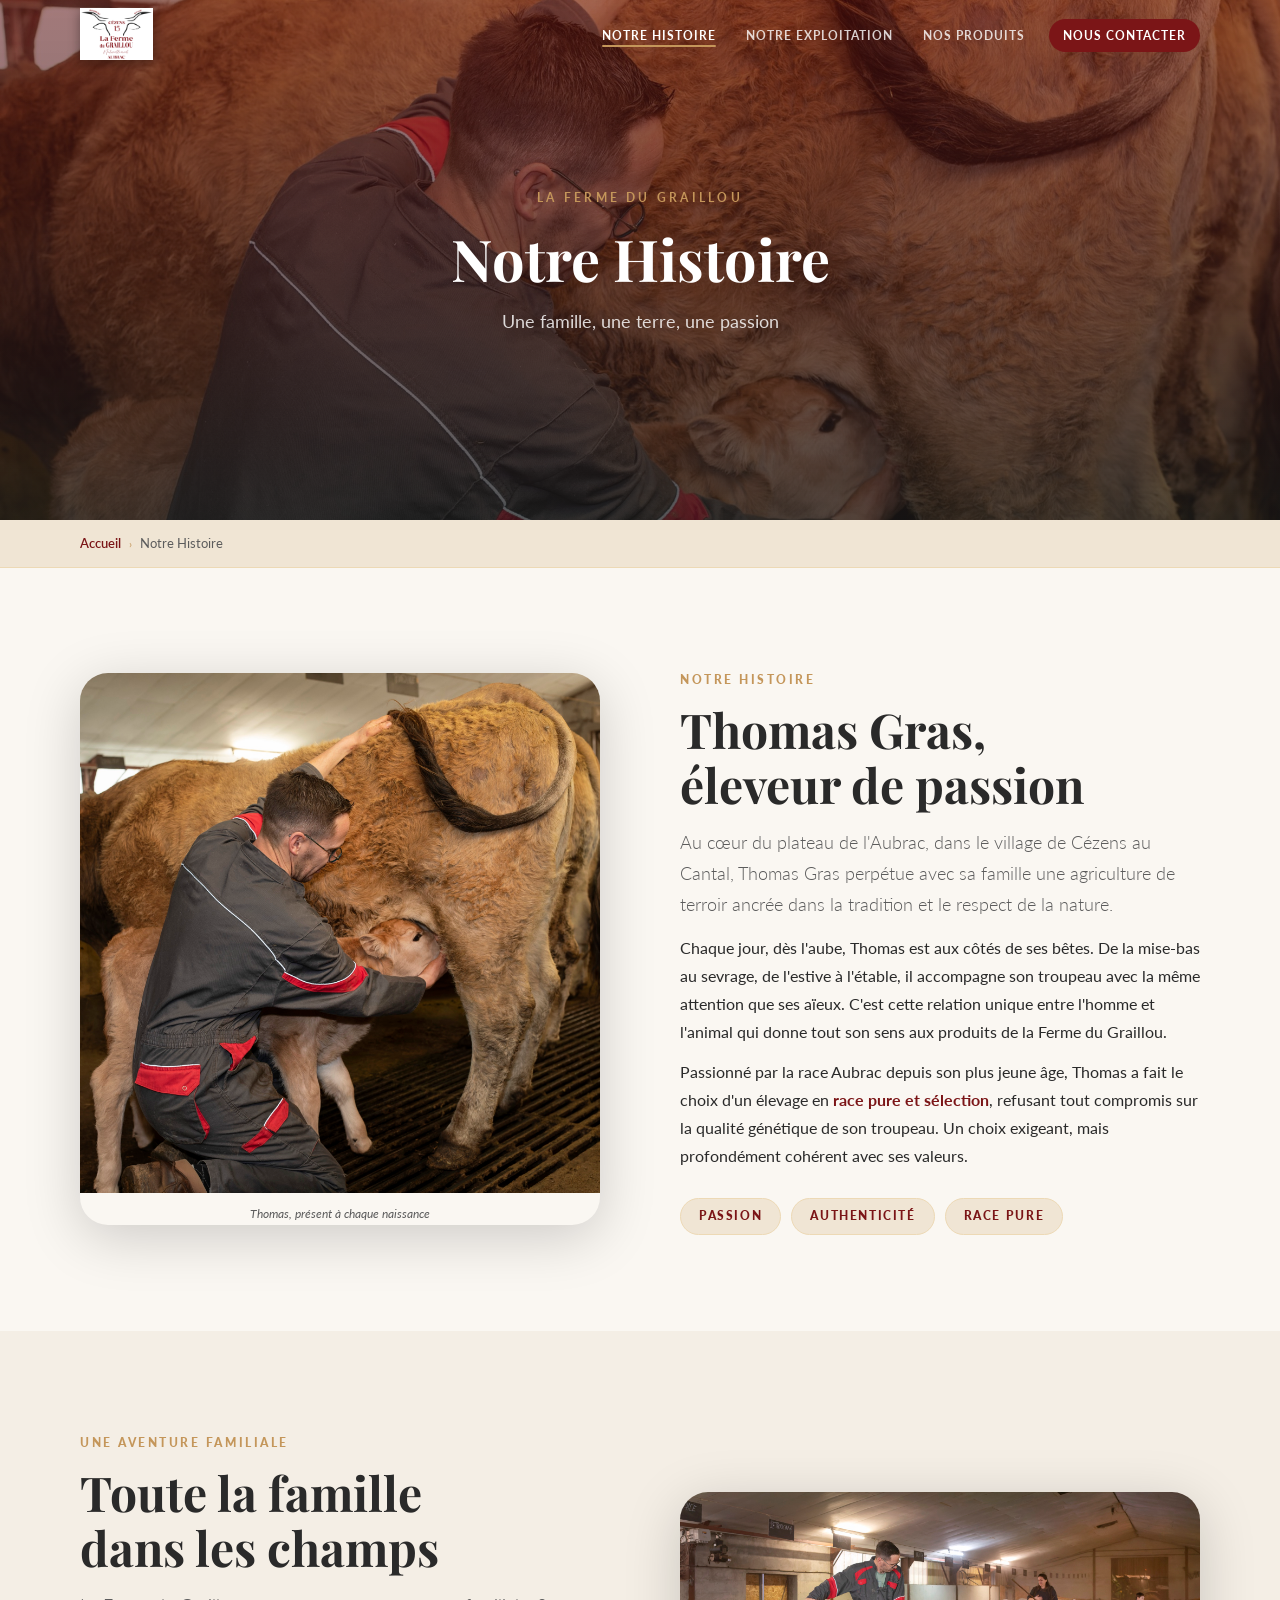
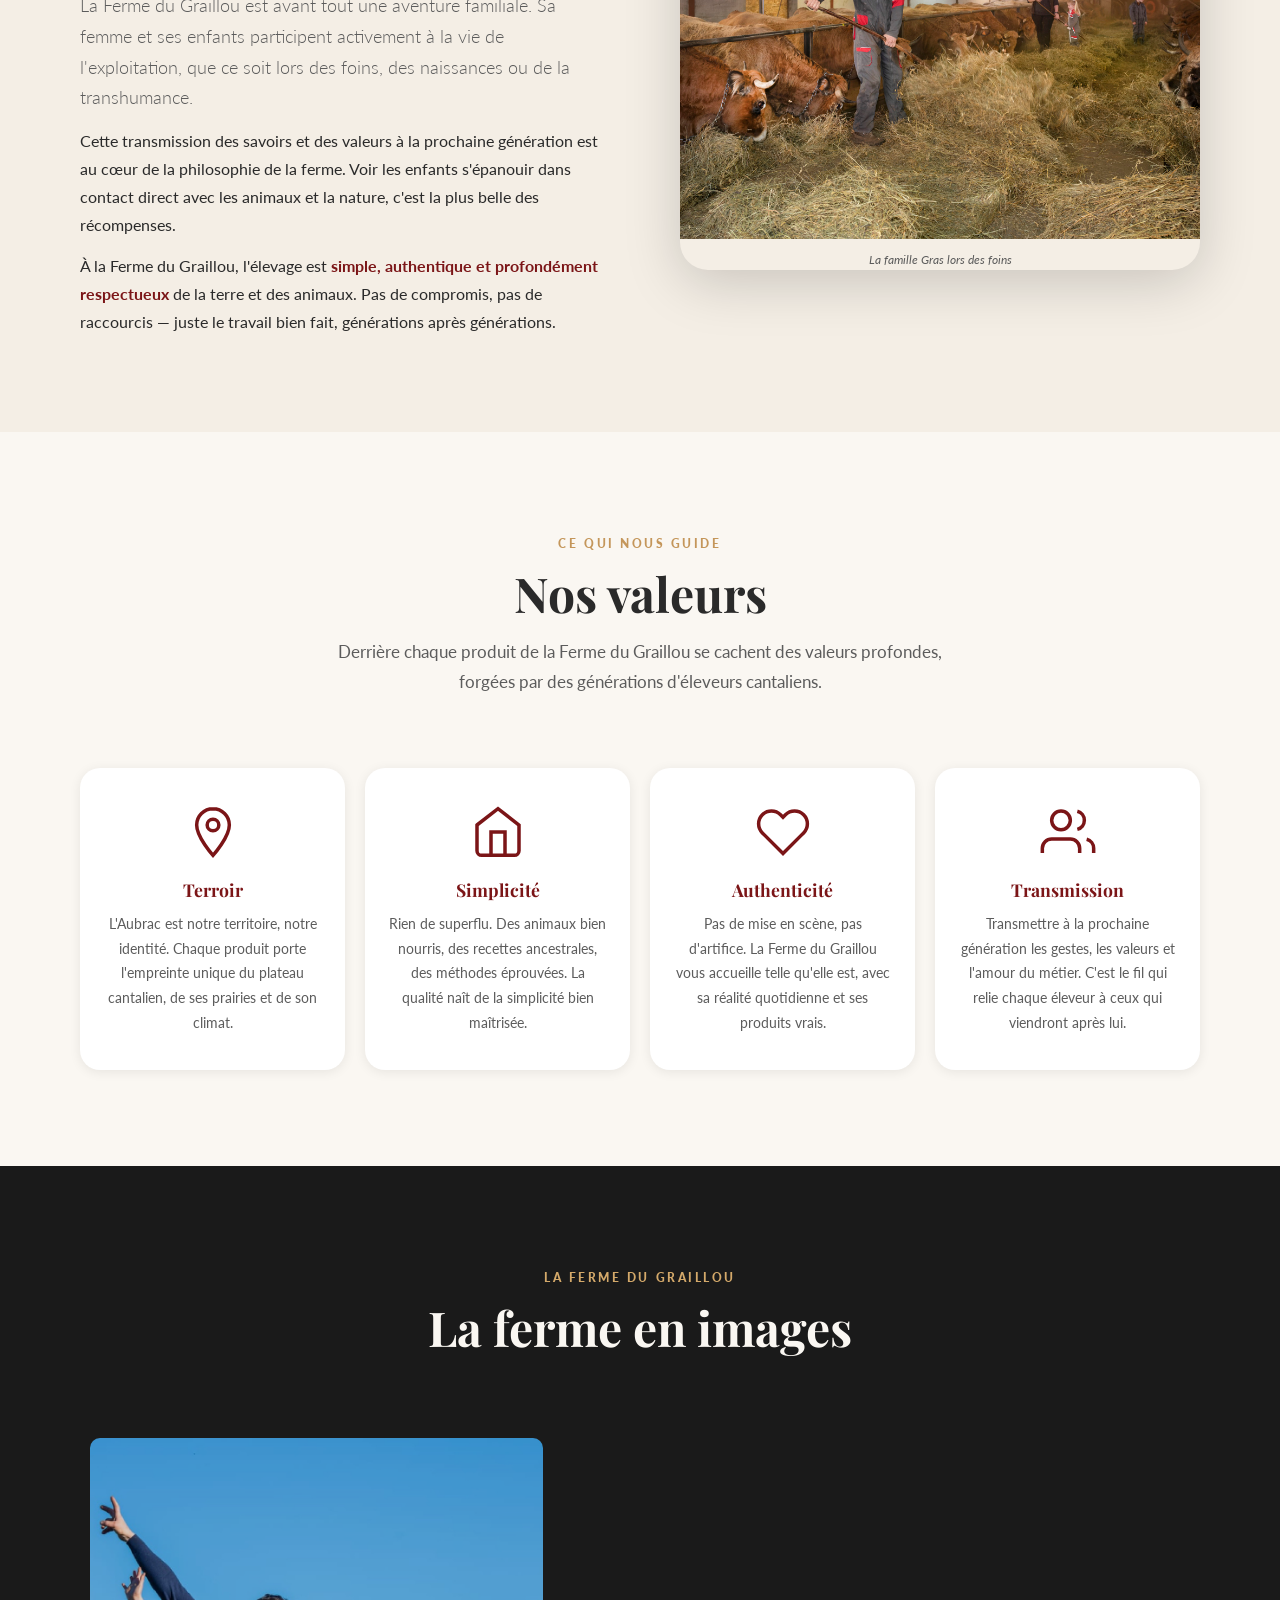
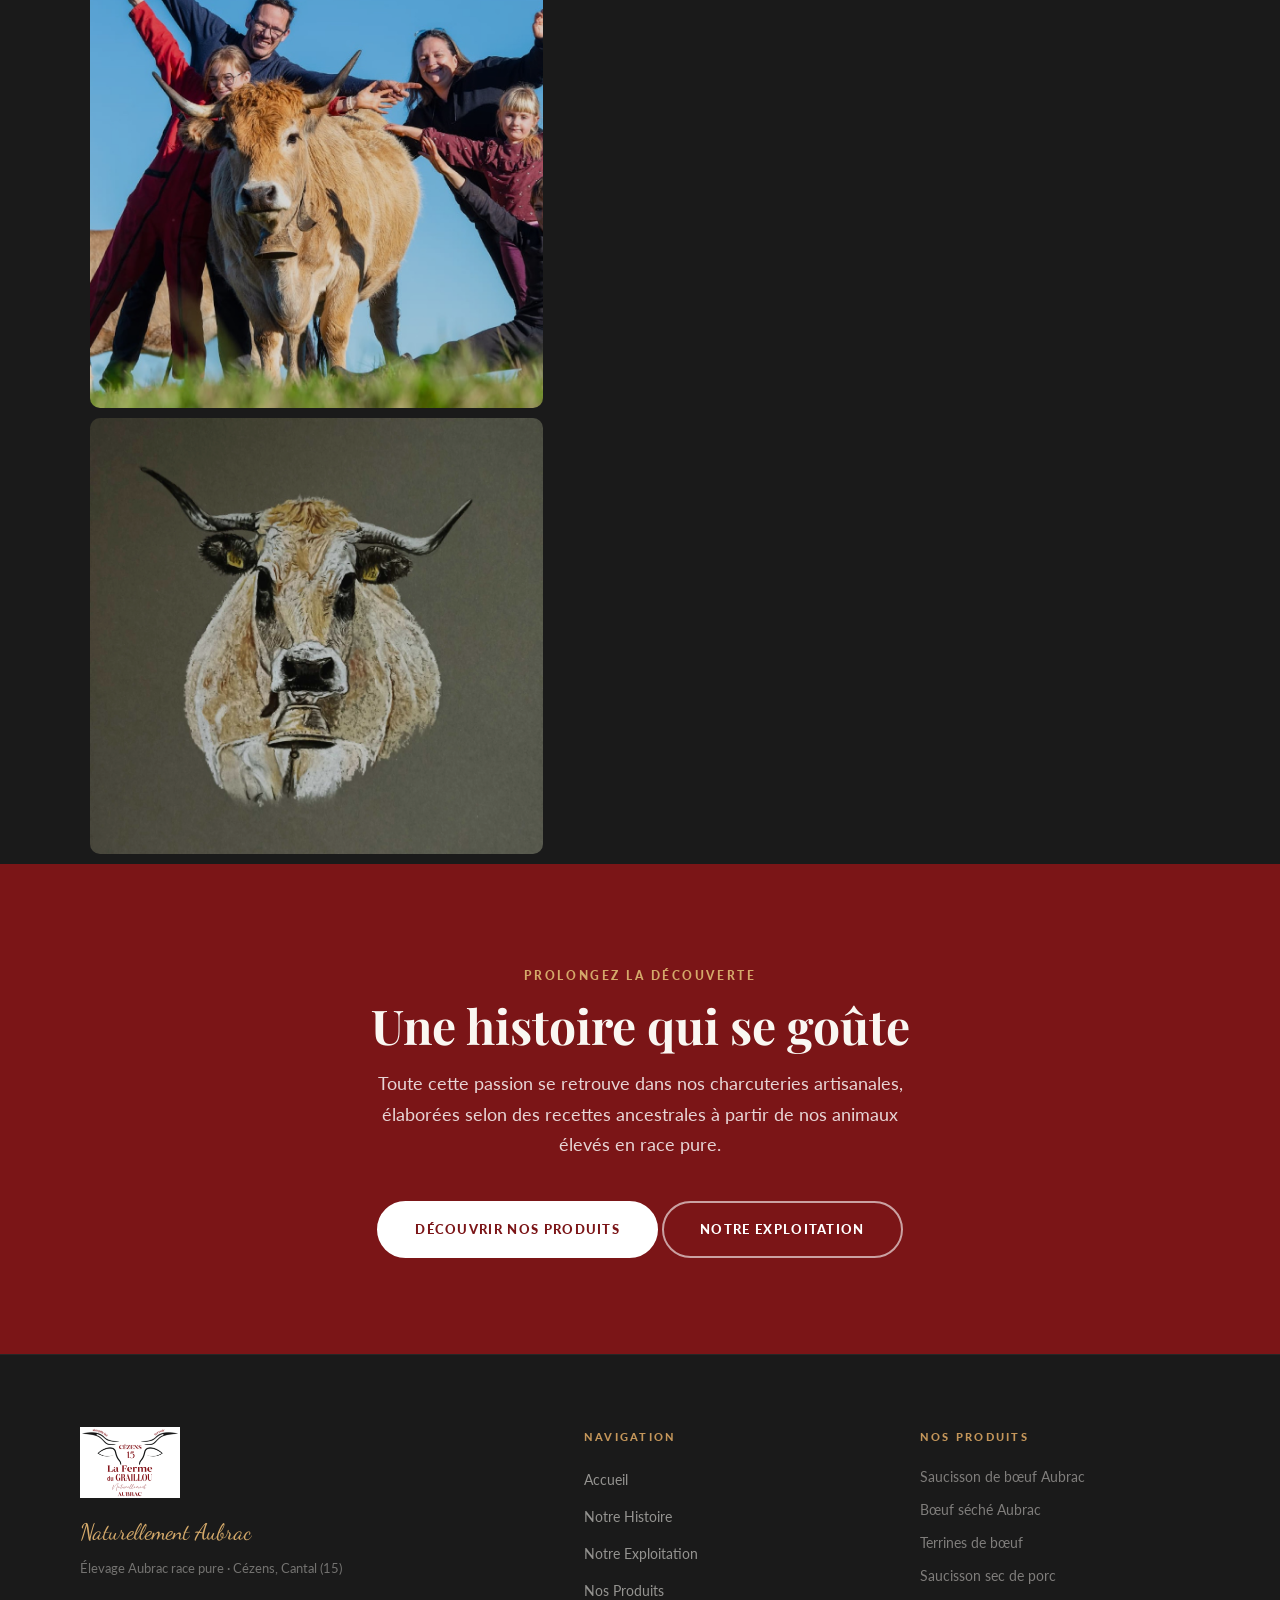
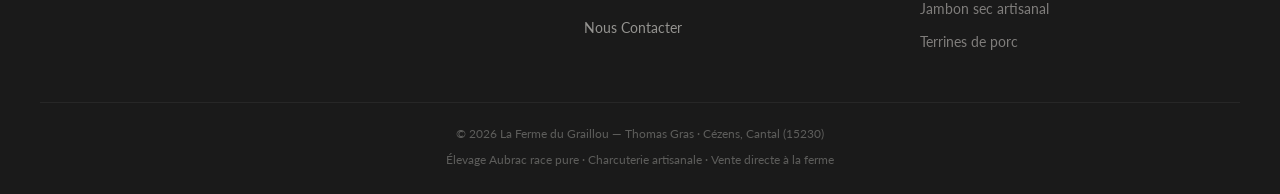
==== histoire.html @ 2bb00b64 "clean" ====
<!DOCTYPE html>
<html lang="fr">
<head>
  <meta charset="UTF-8">
  <meta name="viewport" content="width=device-width, initial-scale=1.0">
  <title>Notre Histoire | La Ferme du Graillou – Thomas Gras, Éleveur Aubrac à Cézens</title>
  <meta name="description" content="Découvrez l'histoire de Thomas Gras et de la Ferme du Graillou à Cézens dans le Cantal. Un élevage Aubrac race pure conduit avec passion, authenticité et respect des traditions ancestrales.">
  <link rel="canonical" href="https://www.lafermedugraillou.fr/histoire.html">
  <meta name="robots" content="index, follow">

  <!-- Open Graph -->
  <meta property="og:type" content="website">
  <meta property="og:url" content="https://www.lafermedugraillou.fr/histoire.html">
  <meta property="og:title" content="Notre Histoire | La Ferme du Graillou">
  <meta property="og:description" content="L'histoire de Thomas Gras et de la Ferme du Graillou – élevage Aubrac race pure à Cézens, Cantal.">
  <meta property="og:image" content="https://www.lafermedugraillou.fr/images/G23_9295-CR2_DxO_DeepPRIME.jpg">
  <meta property="og:locale" content="fr_FR">
  <meta name="twitter:card" content="summary_large_image">

  <!-- Fonts -->
  <link rel="preconnect" href="https://fonts.googleapis.com">
  <link rel="preconnect" href="https://fonts.gstatic.com" crossorigin>
  <link href="https://fonts.googleapis.com/css2?family=Dancing+Script:wght@600;700&family=Lato:wght@400;700&family=Playfair+Display:ital,wght@0,700;0,800;1,700&display=swap" rel="stylesheet">
  <link rel="stylesheet" href="style.css">

  <!-- Schema.org -->
  <script type="application/ld+json">
  {
    "@context": "https://schema.org",
    "@graph": [
      {
        "@type": "BreadcrumbList",
        "itemListElement": [
          { "@type": "ListItem", "position": 1, "name": "Accueil", "item": "https://www.lafermedugraillou.fr/" },
          { "@type": "ListItem", "position": 2, "name": "Notre Histoire", "item": "https://www.lafermedugraillou.fr/histoire.html" }
        ]
      },
      {
        "@type": "Person",
        "name": "Thomas Gras",
        "jobTitle": "Éleveur – Charcutier artisanal",
        "worksFor": {
          "@type": "LocalBusiness",
          "name": "La Ferme du Graillou",
          "url": "https://www.lafermedugraillou.fr"
        },
        "address": {
          "@type": "PostalAddress",
          "streetAddress": "Le Bourg",
          "addressLocality": "Cézens",
          "postalCode": "15230",
          "addressRegion": "Cantal",
          "addressCountry": "FR"
        }
      }
    ]
  }
  </script>
</head>

<body>

  <div class="scroll-progress" aria-hidden="true"></div>

  <!-- NAVIGATION -->
  <header class="site-header" id="site-header">
    <nav class="nav-container" aria-label="Navigation principale">
      <a href="index.html" class="nav-logo" aria-label="La Ferme du Graillou – Retour à l'accueil">
        <img src="images/LOGO.pdf_20240627_192916_0000.png"
             alt="Logo La Ferme du Graillou – Élevage Aubrac Cézens Cantal"
             width="110" height="74">
      </a>
      <button class="nav-toggle" id="nav-toggle"
              aria-expanded="false" aria-controls="nav-menu"
              aria-label="Ouvrir le menu de navigation">
        <span class="burger-line"></span>
        <span class="burger-line"></span>
        <span class="burger-line"></span>
      </button>
      <ul class="nav-menu" id="nav-menu" role="list">
        <li><a href="histoire.html"     class="nav-link is-active">Notre Histoire</a></li>
        <li><a href="exploitation.html" class="nav-link">Notre Exploitation</a></li>
        <li><a href="produits.html"     class="nav-link">Nos Produits</a></li>
        <li><a href="contact.html"      class="nav-link nav-cta">Nous Contacter</a></li>
      </ul>
    </nav>
  </header>

  <main id="main">

    <!-- PAGE HERO -->
    <section class="page-hero" aria-label="Notre Histoire">
      <img src="images/G23_9295-CR2_DxO_DeepPRIME.jpg"
           alt="Thomas Gras aide un veau nouveau-né dans l'étable de la Ferme du Graillou, Cézens, Cantal"
           class="page-hero-img" fetchpriority="high" decoding="async">
      <div class="page-hero-overlay" aria-hidden="true"></div>
      <div class="page-hero-content">
        <p class="page-hero-eyebrow">La Ferme du Graillou</p>
        <h1 class="page-hero-title">Notre Histoire</h1>
        <p class="page-hero-sub">Une famille, une terre, une passion</p>
      </div>
    </section>

    <!-- BREADCRUMB -->
    <nav class="breadcrumb" aria-label="Fil d'Ariane">
      <div class="breadcrumb-inner">
        <a href="index.html">Accueil</a>
        <span class="breadcrumb-sep" aria-hidden="true">›</span>
        <span>Notre Histoire</span>
      </div>
    </nav>

    <!-- SECTION 1 : Thomas Gras -->
    <section class="section section-histoire" aria-labelledby="h-thomas">
      <div class="container">
        <div class="split-layout">

          <div class="split-image" data-animate="fade-right">
            <figure class="img-frame">
              <img src="images/G23_9295-CR2_DxO_DeepPRIME.jpg"
                   alt="Thomas Gras aux côtés d'un veau nouveau-né dans l'étable en pierre de la Ferme du Graillou"
                   loading="lazy" decoding="async">
              <figcaption>Thomas, présent à chaque naissance</figcaption>
            </figure>
          </div>

          <div class="split-text">
            <span class="eyebrow" data-animate="fade-up">Notre Histoire</span>
            <h2 id="h-thomas" class="section-title" data-animate="fade-up" style="--anim-delay:80ms">
              Thomas Gras,<br>éleveur de passion
            </h2>
            <p class="lead-text" data-animate="fade-up" style="--anim-delay:160ms">
              Au cœur du plateau de l'Aubrac, dans le village de Cézens au Cantal, Thomas Gras perpétue avec sa famille une agriculture de terroir ancrée dans la tradition et le respect de la nature.
            </p>
            <p data-animate="fade-up" style="--anim-delay:200ms">
              Chaque jour, dès l'aube, Thomas est aux côtés de ses bêtes. De la mise-bas au sevrage, de l'estive à l'étable, il accompagne son troupeau avec la même attention que ses aïeux. C'est cette relation unique entre l'homme et l'animal qui donne tout son sens aux produits de la Ferme du Graillou.
            </p>
            <p data-animate="fade-up" style="--anim-delay:240ms">
              Passionné par la race Aubrac depuis son plus jeune âge, Thomas a fait le choix d'un élevage en <strong>race pure et sélection</strong>, refusant tout compromis sur la qualité génétique de son troupeau. Un choix exigeant, mais profondément cohérent avec ses valeurs.
            </p>
            <div class="tag-row" data-animate="fade-up" style="--anim-delay:300ms">
              <span class="tag">Passion</span>
              <span class="tag">Authenticité</span>
              <span class="tag">Race pure</span>
            </div>
          </div>

        </div>
      </div>
    </section>

    <!-- SECTION 2 : Aventure familiale -->
    <section class="section" style="background:var(--gris);" aria-labelledby="h-famille">
      <div class="container">
        <div class="split-layout">

          <div class="split-text">
            <span class="eyebrow" data-animate="fade-up">Une aventure familiale</span>
            <h2 id="h-famille" class="section-title" data-animate="fade-up" style="--anim-delay:80ms">
              Toute la famille<br>dans les champs
            </h2>
            <p class="lead-text" data-animate="fade-up" style="--anim-delay:160ms">
              La Ferme du Graillou est avant tout une aventure familiale. Sa femme et ses enfants participent activement à la vie de l'exploitation, que ce soit lors des foins, des naissances ou de la transhumance.
            </p>
            <p data-animate="fade-up" style="--anim-delay:200ms">
              Cette transmission des savoirs et des valeurs à la prochaine génération est au cœur de la philosophie de la ferme. Voir les enfants s'épanouir dans contact direct avec les animaux et la nature, c'est la plus belle des récompenses.
            </p>
            <p data-animate="fade-up" style="--anim-delay:240ms">
              À la Ferme du Graillou, l'élevage est <strong>simple, authentique et profondément respectueux</strong> de la terre et des animaux. Pas de compromis, pas de raccourcis — juste le travail bien fait, générations après générations.
            </p>
          </div>

          <div class="split-image" data-animate="fade-left">
            <figure class="img-frame">
              <img src="images/G23_9355-CR2_DxO_DeepPRIME_1.jpg"
                   alt="La famille Gras lors des foins dans les prairies de Cézens avec les vaches Aubrac"
                   loading="lazy" decoding="async">
              <figcaption>La famille Gras lors des foins</figcaption>
            </figure>
          </div>

        </div>
      </div>
    </section>

    <!-- SECTION 3 : Nos valeurs -->
    <section class="section" aria-labelledby="h-valeurs">
      <div class="container">

        <div class="section-header-centered">
          <span class="eyebrow" data-animate="fade-up">Ce qui nous guide</span>
          <h2 id="h-valeurs" class="section-title" data-animate="fade-up" style="--anim-delay:80ms">
            Nos valeurs
          </h2>
          <p class="intro-text" data-animate="fade-up" style="--anim-delay:160ms">
            Derrière chaque produit de la Ferme du Graillou se cachent des valeurs profondes, forgées par des générations d'éleveurs cantaliens.
          </p>
        </div>

        <div class="valeurs-grid">

          <div class="valeur-card" data-animate="fade-up">
            <div class="valeur-icon" aria-hidden="true">
              <svg viewBox="0 0 24 24" width="32" height="32" fill="none" stroke="currentColor" stroke-width="1.5"><path d="M12 2C8.13 2 5 5.13 5 9c0 5.25 7 13 7 13s7-7.75 7-13c0-3.87-3.13-7-7-7zm0 9.5c-1.38 0-2.5-1.12-2.5-2.5s1.12-2.5 2.5-2.5 2.5 1.12 2.5 2.5-1.12 2.5-2.5 2.5z"/></svg>
            </div>
            <h3>Terroir</h3>
            <p>L'Aubrac est notre territoire, notre identité. Chaque produit porte l'empreinte unique du plateau cantalien, de ses prairies et de son climat.</p>
          </div>

          <div class="valeur-card" data-animate="fade-up" style="--anim-delay:80ms">
            <div class="valeur-icon" aria-hidden="true">
              <svg viewBox="0 0 24 24" width="32" height="32" fill="none" stroke="currentColor" stroke-width="1.5"><path d="M3 9l9-7 9 7v11a2 2 0 01-2 2H5a2 2 0 01-2-2V9z"/><polyline points="9 22 9 12 15 12 15 22"/></svg>
            </div>
            <h3>Simplicité</h3>
            <p>Rien de superflu. Des animaux bien nourris, des recettes ancestrales, des méthodes éprouvées. La qualité naît de la simplicité bien maîtrisée.</p>
          </div>

          <div class="valeur-card" data-animate="fade-up" style="--anim-delay:160ms">
            <div class="valeur-icon" aria-hidden="true">
              <svg viewBox="0 0 24 24" width="32" height="32" fill="none" stroke="currentColor" stroke-width="1.5"><path d="M20.84 4.61a5.5 5.5 0 00-7.78 0L12 5.67l-1.06-1.06a5.5 5.5 0 00-7.78 7.78l1.06 1.06L12 21.23l7.78-7.78 1.06-1.06a5.5 5.5 0 000-7.78z"/></svg>
            </div>
            <h3>Authenticité</h3>
            <p>Pas de mise en scène, pas d'artifice. La Ferme du Graillou vous accueille telle qu'elle est, avec sa réalité quotidienne et ses produits vrais.</p>
          </div>

          <div class="valeur-card" data-animate="fade-up" style="--anim-delay:240ms">
            <div class="valeur-icon" aria-hidden="true">
              <svg viewBox="0 0 24 24" width="32" height="32" fill="none" stroke="currentColor" stroke-width="1.5"><path d="M17 21v-2a4 4 0 00-4-4H5a4 4 0 00-4 4v2"/><circle cx="9" cy="7" r="4"/><path d="M23 21v-2a4 4 0 00-3-3.87"/><path d="M16 3.13a4 4 0 010 7.75"/></svg>
            </div>
            <h3>Transmission</h3>
            <p>Transmettre à la prochaine génération les gestes, les valeurs et l'amour du métier. C'est le fil qui relie chaque éleveur à ceux qui viendront après lui.</p>
          </div>

        </div>

      </div>
    </section>

    <!-- SECTION 4 : La ferme en images -->
    <section class="section section-galerie" aria-labelledby="h-ferme-images">
      <div class="container">
        <div class="section-header-centered">
          <span class="eyebrow eyebrow--light" data-animate="fade-up">La Ferme du Graillou</span>
          <h2 id="h-ferme-images" class="section-title section-title--light" data-animate="fade-up" style="--anim-delay:80ms">
            La ferme en images
          </h2>
        </div>
        <div class="bento-grid" data-animate="fade-up" style="--anim-delay:120ms">
          <figure class="bento-item bento-a">
            <img src="images/IMG-20260101-WA0011.jpg"
                 alt="La famille Gras avec leurs vaches Aubrac dans les prairies de Cézens, Cantal"
                 loading="lazy" decoding="async">
          </figure>
          <figure class="bento-item bento-b">
            <img src="images/G23_9233-CR2_DxO_DeepPRIME.jpg"
                 alt="Thomas Gras et sa famille distribuent le fourrage aux vaches Aubrac dans l'étable"
                 loading="lazy" decoding="async">
          </figure>
          <figure class="bento-item bento-c">
            <img src="images/G23_9130-CR2_DxO_DeepPRIME.jpg"
                 alt="La grange en pierre traditionnelle de la Ferme du Graillou à Cézens"
                 loading="lazy" decoding="async">
          </figure>
          <figure class="bento-item bento-d">
            <img src="images/IMG-20260209-WA0002.jpg"
                 alt="Paysage de l'Aubrac avec les vaches Aubrac dans les prairies verdoyantes"
                 loading="lazy" decoding="async">
          </figure>
          <figure class="bento-item bento-e">
            <img src="images/G23_9182-CR2_DxO_DeepPRIME.jpg"
                 alt="Troupeau de vaches Aubrac dans l'étable de la Ferme du Graillou"
                 loading="lazy" decoding="async">
          </figure>
          <figure class="bento-item bento-f">
            <img src="images/Messenger_creation_423079636916144.jpeg"
                 alt="Illustration artistique d'une vache Aubrac représentant la race pure Aubrac du Massif Central"
                 loading="lazy" decoding="async">
          </figure>
        </div>
      </div>
    </section>

    <!-- CTA -->
    <section class="section" style="background:var(--rouge); text-align:center;" aria-label="Découvrir nos produits">
      <div class="container">
        <span class="eyebrow eyebrow--light" data-animate="fade-up">Prolongez la découverte</span>
        <h2 class="section-title section-title--light" data-animate="fade-up" style="--anim-delay:80ms">
          Une histoire qui se goûte
        </h2>
        <p style="color:rgba(255,255,255,.82); max-width:560px; margin:0 auto var(--sp-lg); font-size:clamp(1rem,1.8vw,1.1rem);" data-animate="fade-up" style="--anim-delay:160ms">
          Toute cette passion se retrouve dans nos charcuteries artisanales, élaborées selon des recettes ancestrales à partir de nos animaux élevés en race pure.
        </p>
        <div class="hero-ctas" data-animate="fade-up" style="--anim-delay:240ms">
          <a href="produits.html" class="btn btn-secondary">Découvrir nos produits</a>
          <a href="exploitation.html" class="btn btn-outline-light">Notre exploitation</a>
        </div>
      </div>
    </section>

  </main>

  <!-- FOOTER -->
  <footer class="site-footer" role="contentinfo">
    <div class="footer-inner">
      <div class="footer-brand">
        <img src="images/LOGO.pdf_20240627_192916_0000.png"
             alt="Logo La Ferme du Graillou" width="100" height="67" loading="lazy">
        <p class="footer-script">Naturellement Aubrac</p>
        <p class="footer-sub">Élevage Aubrac race pure · Cézens, Cantal (15)</p>
      </div>
      <nav class="footer-nav" aria-label="Navigation secondaire">
        <p class="footer-nav-title">Navigation</p>
        <ul role="list">
          <li><a href="index.html">Accueil</a></li>
          <li><a href="histoire.html">Notre Histoire</a></li>
          <li><a href="exploitation.html">Notre Exploitation</a></li>
          <li><a href="produits.html">Nos Produits</a></li>
          <li><a href="contact.html">Nous Contacter</a></li>
        </ul>
      </nav>
      <div class="footer-produits">
        <p class="footer-nav-title">Nos Produits</p>
        <ul role="list">
          <li>Saucisson de bœuf Aubrac</li>
          <li>Bœuf séché Aubrac</li>
          <li>Terrines de bœuf</li>
          <li>Saucisson sec de porc</li>
          <li>Jambon sec artisanal</li>
          <li>Terrines de porc</li>
        </ul>
      </div>
    </div>
    <div class="footer-bottom">
      <p>© <span id="yr"></span> La Ferme du Graillou — Thomas Gras · Cézens, Cantal (15230)</p>
      <p>Élevage Aubrac race pure · Charcuterie artisanale · Vente directe à la ferme</p>
    </div>
  </footer>

  <script>
  (() => {
    'use strict';
    document.getElementById('yr').textContent = new Date().getFullYear();
    const bar = document.querySelector('.scroll-progress');
    window.addEventListener('scroll', () => {
      const pct = window.scrollY / (document.documentElement.scrollHeight - window.innerHeight);
      bar.style.transform = `scaleX(${pct})`;
      document.getElementById('site-header').classList.toggle('is-scrolled', window.scrollY > 60);
    }, { passive: true });
    const toggle = document.getElementById('nav-toggle');
    const menu   = document.getElementById('nav-menu');
    const overlay = document.createElement('div');
    overlay.className = 'nav-overlay';
    document.body.appendChild(overlay);
    const closeMenu = () => {
      menu.classList.remove('is-open');
      toggle.classList.remove('is-open');
      toggle.setAttribute('aria-expanded', 'false');
      overlay.classList.remove('is-visible');
      document.body.classList.remove('menu-open');
    };
    toggle.addEventListener('click', () => {
      const open = menu.classList.toggle('is-open');
      toggle.classList.toggle('is-open', open);
      toggle.setAttribute('aria-expanded', open);
      overlay.classList.toggle('is-visible', open);
      document.body.classList.toggle('menu-open', open);
    });
    overlay.addEventListener('click', closeMenu);
    menu.querySelectorAll('.nav-link').forEach(l => l.addEventListener('click', closeMenu));
    const animObs = new IntersectionObserver(entries => {
      entries.forEach(e => {
        if (e.isIntersecting) { e.target.classList.add('is-visible'); animObs.unobserve(e.target); }
      });
    }, { threshold: 0.1 });
    document.querySelectorAll('[data-animate]').forEach(el => animObs.observe(el));
  })();
  </script>

</body>
</html>
---- style.css ----
/* ═══════════════════════════════════════════════════════
   LA FERME DU GRAILLOU — STYLESHEET v2
   Design: Premium terroir, animations fluides, full-responsive
   Palette: Bordeaux #7B1517 | Or #C4965A | Crème #FAF7F2
═══════════════════════════════════════════════════════ */

/* ──────────────────────────────────────────────────────
   1. VARIABLES
────────────────────────────────────────────────────── */
:root {
  /* Couleurs */
  --rouge:        #7B1517;
  --rouge-dk:     #5A0F10;
  --rouge-lt:     #9B2527;
  --or:           #C4965A;
  --or-lt:        #D4A96A;
  --or-pale:      #EDD9B5;
  --creme:        #FAF7F2;
  --creme-dk:     #F0E5D4;
  --texte:        #2A2A2A;
  --texte-lt:     #5C5C5C;
  --noir:         #1A1A1A;
  --blanc:        #FFFFFF;
  --gris:         #F4EEE5;

  /* Typographie */
  --f-head:   'Playfair Display', Georgia, serif;
  --f-body:   'Lato', 'Helvetica Neue', Arial, sans-serif;
  --f-script: 'Dancing Script', cursive;

  /* Espacement */
  --sp-xs:  8px;
  --sp-sm:  16px;
  --sp-md:  24px;
  --sp-lg:  40px;
  --sp-xl:  64px;
  --sp-2xl: 96px;

  /* Design */
  --radius:    10px;
  --radius-lg: 20px;
  --radius-xl: 28px;
  --shadow-sm: 0 2px 12px rgba(0,0,0,.08);
  --shadow:    0 6px 32px rgba(0,0,0,.12);
  --shadow-lg: 0 12px 56px rgba(0,0,0,.18);
  --ease:      cubic-bezier(0.4, 0, 0.2, 1);
  --ease-out:  cubic-bezier(0, 0, 0.2, 1);

  --max-w: 1200px;
  --section-py: 96px;
}

/* ──────────────────────────────────────────────────────
   2. RESET & BASE
────────────────────────────────────────────────────── */
*, *::before, *::after { box-sizing: border-box; margin: 0; padding: 0; }

html {
  scroll-behavior: smooth;
  scroll-padding-top: 80px;
  font-size: 16px;
  -webkit-text-size-adjust: 100%;
}

body {
  font-family: var(--f-body);
  color: var(--texte);
  background: var(--creme);
  line-height: 1.75;
  -webkit-font-smoothing: antialiased;
  -moz-osx-font-smoothing: grayscale;
  overflow-x: hidden;
}

body.menu-open { overflow: hidden; }

img, video { max-width: 100%; height: auto; display: block; }
a { color: inherit; text-decoration: none; }
ul, ol { list-style: none; }
address { font-style: normal; }
button { font-family: inherit; cursor: pointer; }

strong { font-weight: 700; color: var(--rouge); }
em { font-style: italic; }
p { margin-bottom: .8rem; }
p:last-child { margin-bottom: 0; }

/* ──────────────────────────────────────────────────────
   3. SCROLL PROGRESS BAR
────────────────────────────────────────────────────── */
.scroll-progress {
  position: fixed;
  top: 0; left: 0;
  width: 100%;
  height: 3px;
  background: var(--or);
  transform: scaleX(0);
  transform-origin: left;
  z-index: 9999;
  pointer-events: none;
}

/* ──────────────────────────────────────────────────────
   4. ANIMATIONS AU SCROLL
────────────────────────────────────────────────────── */
[data-animate] {
  opacity: 0;
  transition:
    opacity  .7s var(--ease-out) var(--anim-delay, 0ms),
    transform .7s var(--ease-out) var(--anim-delay, 0ms);
}
[data-animate="fade-up"]    { transform: translateY(36px); }
[data-animate="fade-down"]  { transform: translateY(-36px); }
[data-animate="fade-left"]  { transform: translateX(48px); }
[data-animate="fade-right"] { transform: translateX(-48px); }
[data-animate="scale"]      { transform: scale(.93); }

[data-animate].is-visible {
  opacity: 1;
  transform: none;
}

/* ──────────────────────────────────────────────────────
   5. TYPOGRAPHIE FLUIDE
────────────────────────────────────────────────────── */
h1, h2, h3, h4 { font-family: var(--f-head); line-height: 1.15; color: var(--texte); }

.section-title {
  font-size: clamp(1.9rem, 4.5vw, 3rem);
  font-weight: 700;
  margin-bottom: var(--sp-sm);
}
.section-title--light { color: var(--creme); }

.eyebrow {
  display: inline-block;
  font-family: var(--f-body);
  font-size: .72rem;
  font-weight: 900;
  letter-spacing: .22em;
  text-transform: uppercase;
  color: var(--or);
  margin-bottom: 12px;
}
.eyebrow--light { color: var(--or-lt); }

.lead-text {
  font-size: clamp(1rem, 2vw, 1.1rem);
  font-weight: 300;
  color: var(--texte-lt);
}

.intro-text {
  font-size: clamp(.95rem, 1.8vw, 1.05rem);
  color: var(--texte-lt);
  max-width: 620px;
  margin: 0 auto;
}
.intro-text--light { color: rgba(250,247,242,.75); }

/* ──────────────────────────────────────────────────────
   6. LAYOUT UTILITAIRES
────────────────────────────────────────────────────── */
.container {
  max-width: var(--max-w);
  margin: 0 auto;
  padding: 0 clamp(16px, 4vw, 40px);
}

.container--narrow { max-width: 820px; }

.section { padding: var(--section-py) 0; }

.section-header-centered {
  text-align: center;
  margin-bottom: clamp(40px, 6vw, 72px);
}

.d-none-sm { display: inline; }

/* ──────────────────────────────────────────────────────
   7. BOUTONS
────────────────────────────────────────────────────── */
.btn {
  display: inline-flex;
  align-items: center;
  justify-content: center;
  gap: 8px;
  font-family: var(--f-body);
  font-size: .82rem;
  font-weight: 900;
  letter-spacing: .1em;
  text-transform: uppercase;
  padding: 15px 36px;
  border-radius: 100px;
  border: 2px solid transparent;
  transition: background .25s var(--ease), color .25s var(--ease),
              border-color .25s var(--ease), transform .2s var(--ease),
              box-shadow .25s var(--ease);
  white-space: nowrap;
}
.btn:hover  { transform: translateY(-3px); box-shadow: var(--shadow); }
.btn:active { transform: translateY(0);    box-shadow: none; }

.btn-primary { background: var(--rouge); color: var(--blanc); border-color: var(--rouge); }
.btn-primary:hover { background: var(--rouge-dk); border-color: var(--rouge-dk); }

.btn-ghost { background: transparent; color: var(--blanc); border-color: rgba(255,255,255,.55); }
.btn-ghost:hover { background: rgba(255,255,255,.1); border-color: var(--blanc); }

.btn-secondary { background: var(--blanc); color: var(--rouge); border-color: var(--blanc); }
.btn-secondary:hover { background: var(--creme); border-color: var(--creme); }
.btn-outline-light { background: transparent; color: var(--blanc); border-color: rgba(255,255,255,.6); }
.btn-outline-light:hover { background: rgba(255,255,255,.12); border-color: var(--blanc); }

/* ──────────────────────────────────────────────────────
   8. TAGS & PILLS
────────────────────────────────────────────────────── */
.tag-row { display: flex; flex-wrap: wrap; gap: 10px; margin-top: 28px; }

.tag {
  display: inline-block;
  background: var(--creme-dk);
  border: 1px solid var(--or-pale);
  color: var(--rouge);
  font-size: .72rem;
  font-weight: 900;
  letter-spacing: .14em;
  text-transform: uppercase;
  padding: 7px 18px;
  border-radius: 100px;
}

/* ──────────────────────────────────────────────────────
   9. IMAGES
────────────────────────────────────────────────────── */
.img-frame {
  position: relative;
  border-radius: var(--radius-xl);
  overflow: hidden;
  box-shadow: var(--shadow-lg);
}

.img-frame img {
  width: 100%;
  height: 100%;
  object-fit: cover;
  transition: transform .7s var(--ease);
}

.img-frame:hover img { transform: scale(1.04); }

.img-frame--tall img { aspect-ratio: 4/5; }

figcaption {
  font-size: .78rem;
  color: var(--texte-lt);
  font-style: italic;
  margin-top: 10px;
  text-align: center;
}

/* ──────────────────────────────────────────────────────
   10. NAVIGATION
────────────────────────────────────────────────────── */
.site-header {
  position: fixed;
  top: 0; left: 0; right: 0;
  z-index: 900;
  padding: 8px 0;
  transition: background .35s var(--ease), box-shadow .35s var(--ease), padding .35s var(--ease);
}

.site-header.is-scrolled {
  background: rgba(26,26,26,.97);
  box-shadow: 0 2px 24px rgba(0,0,0,.28);
  backdrop-filter: blur(12px);
  -webkit-backdrop-filter: blur(12px);
}

.nav-container {
  max-width: var(--max-w);
  margin: 0 auto;
  padding: 0 clamp(16px, 4vw, 40px);
  display: flex;
  align-items: center;
  justify-content: space-between;
  gap: 24px;
}

.nav-logo img {
  height: 52px;
  width: auto;
  transition: height .3s var(--ease);
  filter: drop-shadow(0 2px 6px rgba(0,0,0,.4));
}
.site-header.is-scrolled .nav-logo img { height: 42px; }

/* Desktop menu */
.nav-menu {
  display: flex;
  align-items: center;
  gap: 2px;
}

.nav-link {
  position: relative;
  font-size: .78rem;
  font-weight: 700;
  letter-spacing: .08em;
  text-transform: uppercase;
  color: rgba(255,255,255,.8);
  padding: 9px 14px;
  border-radius: 100px;
  transition: color .2s, background .2s;
  white-space: nowrap;
}

.nav-link::after {
  content: '';
  position: absolute;
  bottom: 5px; left: 14px; right: 14px;
  height: 2px;
  background: var(--or);
  border-radius: 2px;
  transform: scaleX(0);
  transition: transform .25s var(--ease);
}

.nav-link:hover, .nav-link.is-active { color: var(--blanc); }
.nav-link:hover::after, .nav-link.is-active::after { transform: scaleX(1); }

.nav-cta {
  background: var(--rouge) !important;
  color: var(--blanc) !important;
  margin-left: 8px;
}
.nav-cta::after { display: none; }
.nav-cta:hover { background: var(--rouge-dk) !important; }

/* Burger */
.nav-toggle {
  display: none;
  flex-direction: column;
  gap: 5px;
  width: 38px; height: 38px;
  padding: 8px 5px;
  background: transparent;
  border: none;
  z-index: 901;
}

.burger-line {
  display: block;
  width: 100%; height: 2px;
  background: var(--blanc);
  border-radius: 2px;
  transition: transform .3s var(--ease), opacity .3s;
}

.nav-toggle.is-open .burger-line:nth-child(1) { transform: translateY(7px) rotate(45deg); }
.nav-toggle.is-open .burger-line:nth-child(2) { opacity: 0; transform: scaleX(0); }
.nav-toggle.is-open .burger-line:nth-child(3) { transform: translateY(-7px) rotate(-45deg); }

/* Mobile overlay */
.nav-overlay {
  display: none;
  position: fixed;
  inset: 0;
  background: rgba(0,0,0,.5);
  z-index: 899;
  opacity: 0;
  transition: opacity .3s;
}
.nav-overlay.is-visible { opacity: 1; }

/* ──────────────────────────────────────────────────────
   11. HERO
────────────────────────────────────────────────────── */
.hero {
  position: relative;
  min-height: 100svh;
  display: flex;
  align-items: center;
  justify-content: center;
  overflow: hidden;
}

.hero-media {
  position: absolute;
  inset: 0;
}

.hero-img {
  width: 100%;
  height: 100%;
  object-fit: cover;
  object-position: center 35%;
  transform: scale(1.05);
  animation: hero-zoom 14s ease-out forwards;
}

@keyframes hero-zoom {
  to { transform: scale(1); }
}

.hero-overlay {
  position: absolute;
  inset: 0;
  background:
    linear-gradient(to top, rgba(26,26,26,.85) 0%, rgba(26,26,26,.1) 50%),
    linear-gradient(165deg, rgba(90,15,16,.5) 0%, transparent 60%);
}

.hero-content {
  position: relative;
  z-index: 2;
  text-align: center;
  color: var(--blanc);
  padding: 130px 24px 90px;
  max-width: 720px;
  width: 100%;
}

/* Stagger animation hero */
.hero-anim {
  opacity: 0;
  transform: translateY(24px);
  animation: hero-in .8s var(--ease-out) calc(var(--i) * 0.15s + .3s) forwards;
}

@keyframes hero-in {
  to { opacity: 1; transform: none; }
}

.hero-eyebrow {
  font-size: .72rem;
  font-weight: 900;
  letter-spacing: .3em;
  text-transform: uppercase;
  color: var(--or-lt);
  margin-bottom: 14px;
}

.hero-title {
  font-size: clamp(3rem, 9vw, 6rem);
  font-weight: 700;
  line-height: 1.02;
  text-shadow: 0 2px 24px rgba(0,0,0,.35);
  margin-bottom: 12px;
  color: var(--blanc);
}

.hero-script {
  font-family: var(--f-script);
  font-size: clamp(1.6rem, 4.5vw, 2.6rem);
  color: var(--blanc);
  text-shadow: 0 2px 18px rgba(0,0,0,.55);
  margin-bottom: 14px;
}

.hero-sub {
  font-size: clamp(.9rem, 2vw, 1.05rem);
  font-weight: 300;
  color: rgba(255,255,255,.8);
  line-height: 1.6;
  margin-bottom: 36px;
}

.hero-actions {
  display: flex;
  gap: 14px;
  justify-content: center;
  flex-wrap: wrap;
}

/* Scroll cue */
.hero-scroll-cue {
  position: absolute;
  bottom: 36px; left: 50%;
  transform: translateX(-50%);
  z-index: 2;
  animation: hero-in .8s var(--ease-out) 1.2s forwards, scroll-bob 2.4s ease-in-out 2s infinite;
  opacity: 0;
}

@keyframes scroll-bob {
  0%, 100% { transform: translateX(-50%) translateY(0); }
  50%       { transform: translateX(-50%) translateY(10px); }
}

.scroll-mouse {
  display: block;
  width: 28px; height: 44px;
  border: 2px solid rgba(255,255,255,.5);
  border-radius: 14px;
  position: relative;
  margin: 0 auto;
  transition: border-color .2s;
}

.scroll-mouse:hover { border-color: rgba(255,255,255,.9); }

.scroll-mouse span {
  display: block;
  width: 4px; height: 8px;
  background: rgba(255,255,255,.8);
  border-radius: 2px;
  position: absolute;
  top: 7px; left: 50%;
  transform: translateX(-50%);
  animation: mouse-scroll 2s ease-in-out infinite;
}

@keyframes mouse-scroll {
  0%   { opacity: 1; transform: translateX(-50%) translateY(0); }
  100% { opacity: 0; transform: translateX(-50%) translateY(14px); }
}

/* ──────────────────────────────────────────────────────
   12. STATS BAND
────────────────────────────────────────────────────── */
.stats-band {
  background: var(--rouge);
  padding: 48px 0;
  overflow: hidden;
}

.stats-inner {
  max-width: var(--max-w);
  margin: 0 auto;
  padding: 0 24px;
  display: flex;
  align-items: center;
  justify-content: center;
  flex-wrap: wrap;
}

.stat-item {
  display: flex;
  flex-direction: column;
  align-items: center;
  text-align: center;
  padding: 16px 48px;
  color: var(--blanc);
}

.stat-item > :first-child {
  display: flex;
  align-items: baseline;
  gap: 2px;
}

.stat-num {
  font-family: var(--f-head);
  font-size: clamp(2.4rem, 5vw, 3.4rem);
  font-weight: 700;
  line-height: 1;
}

.stat-suffix {
  font-family: var(--f-head);
  font-size: clamp(1.4rem, 3vw, 2rem);
  font-weight: 700;
  color: var(--or-lt);
}

.stat-label {
  font-size: .75rem;
  font-weight: 400;
  letter-spacing: .1em;
  text-transform: uppercase;
  color: rgba(255,255,255,.7);
  margin-top: 6px;
}

.stat-sep {
  width: 1px; height: 56px;
  background: rgba(255,255,255,.2);
  flex-shrink: 0;
}

/* ──────────────────────────────────────────────────────
   13. SPLIT LAYOUT (Histoire, Boutique)
────────────────────────────────────────────────────── */
.split-layout {
  display: grid;
  grid-template-columns: 1fr 1fr;
  gap: clamp(40px, 7vw, 80px);
  align-items: center;
}

.split-layout--dark { direction: rtl; }
.split-layout--dark > * { direction: ltr; }

.section-histoire { background: var(--creme); }
.section-boutique { background: var(--gris); }

/* ──────────────────────────────────────────────────────
   14. SECTION TROUPEAU
────────────────────────────────────────────────────── */
.section-troupeau {
  background: var(--noir);
  position: relative;
  overflow: hidden;
}

.section-troupeau::before {
  content: '';
  position: absolute;
  inset: 0;
  background: radial-gradient(ellipse at 80% 0%, rgba(123,21,23,.25) 0%, transparent 65%);
  pointer-events: none;
}

.section-troupeau .container { position: relative; z-index: 1; }

.features-grid {
  display: grid;
  grid-template-columns: repeat(3, 1fr);
  gap: 20px;
  margin-bottom: 40px;
}

.feature-card {
  background: rgba(255,255,255,.04);
  border: 1px solid rgba(255,255,255,.09);
  border-radius: var(--radius-lg);
  overflow: hidden;
  transition: transform .3s var(--ease), box-shadow .3s var(--ease), border-color .3s;
}

.feature-card:hover {
  transform: translateY(-6px);
  box-shadow: 0 16px 48px rgba(0,0,0,.4);
  border-color: rgba(196,150,90,.3);
}

.feature-card-img {
  height: 210px;
  overflow: hidden;
}

.feature-card-img img {
  width: 100%; height: 100%;
  object-fit: cover;
  transition: transform .6s var(--ease);
}

.feature-card:hover .feature-card-img img { transform: scale(1.06); }

.feature-card-body {
  padding: 24px 24px 28px;
}

.feature-num {
  display: block;
  font-family: var(--f-head);
  font-size: 2rem;
  font-weight: 700;
  color: var(--or);
  line-height: 1;
  margin-bottom: 6px;
}

.feature-card-body h3 {
  font-size: 1.15rem;
  color: var(--creme);
  margin-bottom: 10px;
}

.feature-card-body p {
  font-size: .88rem;
  color: rgba(250,247,242,.65);
  margin: 0;
}

.feature-card-body strong { color: var(--or-lt); }

/* Panorama */
.pano-banner {
  position: relative;
  height: clamp(280px, 35vw, 420px);
  border-radius: var(--radius-xl);
  overflow: hidden;
}

.pano-img {
  width: 100%; height: 100%;
  object-fit: cover;
  object-position: center 40%;
}

.pano-overlay {
  position: absolute; inset: 0;
  background: linear-gradient(to right, rgba(26,26,26,.8) 0%, rgba(26,26,26,.15) 65%);
}

.pano-quote {
  position: absolute;
  inset: 0;
  display: flex;
  align-items: flex-end;
  padding: 36px 48px;
  z-index: 1;
}

.pano-quote p {
  font-family: var(--f-head);
  font-style: italic;
  font-size: clamp(1rem, 2.2vw, 1.35rem);
  color: var(--blanc);
  max-width: 580px;
  text-shadow: 0 2px 10px rgba(0,0,0,.4);
  margin: 0;
}

/* ──────────────────────────────────────────────────────
   15. SECTION PRODUITS
────────────────────────────────────────────────────── */
.section-produits { background: var(--creme-dk); }

.produit-bloc {
  display: grid;
  grid-template-columns: 1fr 1fr;
  gap: clamp(40px, 6vw, 80px);
  align-items: center;
  margin-bottom: clamp(56px, 8vw, 96px);
}

.produit-bloc:last-of-type { margin-bottom: 0; }

.produit-bloc--reverse .produit-img { order: 2; }
.produit-bloc--reverse .produit-content { order: 1; }

.produit-category {
  display: inline-block;
  font-size: .72rem;
  font-weight: 900;
  letter-spacing: .2em;
  text-transform: uppercase;
  color: var(--or);
  margin-bottom: 12px;
}

.produit-title {
  font-size: clamp(1.7rem, 3.5vw, 2.5rem);
  font-weight: 700;
  color: var(--rouge-dk);
  line-height: 1.15;
  margin-bottom: 18px;
}

.produit-content > p {
  color: var(--texte-lt);
  margin-bottom: 24px;
}

.produit-list {
  display: flex;
  flex-direction: column;
  gap: 10px;
  margin-bottom: 0;
}

.produit-list li {
  display: flex;
  align-items: flex-start;
  gap: 12px;
  font-size: .92rem;
  line-height: 1.5;
}

.pl-dot {
  display: block;
  width: 8px; height: 8px;
  background: var(--or);
  border-radius: 50%;
  flex-shrink: 0;
  margin-top: 6px;
}

/* CTA banner */
.produits-cta-banner {
  margin-top: clamp(48px, 7vw, 80px);
  margin-bottom: clamp(48px, 7vw, 80px);
  background: var(--rouge);
  border-radius: var(--radius-xl);
  padding: clamp(32px, 5vw, 56px);
  display: flex;
  align-items: center;
  justify-content: space-between;
  gap: 32px;
  flex-wrap: wrap;
}

.produits-cta-banner p {
  font-size: clamp(.95rem, 2vw, 1.1rem);
  color: rgba(255,255,255,.9);
  margin: 0;
  max-width: 500px;
}

.produits-cta-banner strong { color: var(--or-lt); }

.produits-cta-banner .btn-primary {
  background: var(--blanc);
  color: var(--rouge);
  border-color: var(--blanc);
  flex-shrink: 0;
}
.produits-cta-banner .btn-primary:hover { background: var(--creme); border-color: var(--creme); }

/* ──────────────────────────────────────────────────────
   16. SECTION TRANSHUMANCE
────────────────────────────────────────────────────── */
.section-transhumance {
  background: linear-gradient(135deg, #1a0809 0%, #2d1111 50%, #1a0a0b 100%);
  position: relative;
  overflow: hidden;
}

.section-transhumance::before {
  content: '';
  position: absolute; inset: 0;
  background: url('images/IMG-20250520-WA0040.jpg') center/cover no-repeat;
  opacity: .08;
  pointer-events: none;
}

.section-transhumance .container { position: relative; z-index: 1; }

/* Duo d'images */
.img-duo {
  position: relative;
  height: 500px;
  flex-shrink: 0;
}

.img-duo-main {
  position: absolute;
  top: 0; right: 0;
  width: 83%;
  height: 380px;
  border-radius: var(--radius-xl);
  overflow: hidden;
  box-shadow: var(--shadow-lg);
}

.img-duo-sec {
  position: absolute;
  bottom: 0; left: 0;
  width: 54%;
  height: 210px;
  border-radius: var(--radius-lg);
  overflow: hidden;
  box-shadow: var(--shadow-lg);
  border: 4px solid var(--rouge);
}

.img-duo-main img,
.img-duo-sec img { width: 100%; height: 100%; object-fit: cover; }

.section-transhumance .split-text p { color: rgba(250,247,242,.8); }

/* ──────────────────────────────────────────────────────
   17. SECTION VALEURS
────────────────────────────────────────────────────── */
.section-valeurs { background: var(--gris); }

.valeurs-grid {
  display: grid;
  grid-template-columns: repeat(4, 1fr);
  gap: 20px;
}
.valeurs-grid--3 { grid-template-columns: repeat(3, 1fr); }

.valeur-card {
  background: var(--blanc);
  border-radius: var(--radius-lg);
  padding: 36px 24px 32px;
  text-align: center;
  box-shadow: var(--shadow-sm);
  border-bottom: 3px solid transparent;
  transition: transform .3s var(--ease), box-shadow .3s var(--ease), border-color .3s;
}

.valeur-card:hover {
  transform: translateY(-8px);
  box-shadow: var(--shadow);
  border-color: var(--or);
}

.valeur-icon {
  width: 56px; height: 56px;
  margin: 0 auto 20px;
  color: var(--rouge);
  display: flex;
  align-items: center;
  justify-content: center;
}

.valeur-icon svg { width: 100%; height: 100%; }

.valeur-card h3 {
  font-size: 1.1rem;
  color: var(--rouge);
  margin-bottom: 12px;
}

.valeur-card p { font-size: .88rem; color: var(--texte-lt); margin: 0; }

/* ──────────────────────────────────────────────────────
   18. SECTION BOUTIQUE
────────────────────────────────────────────────────── */
.boutique-infos {
  display: flex;
  flex-direction: column;
  gap: 18px;
  margin: 28px 0 32px;
}

.boutique-row {
  display: flex;
  align-items: flex-start;
  gap: 14px;
}

.boutique-icon {
  width: 22px; height: 22px;
  fill: var(--rouge);
  flex-shrink: 0;
  margin-top: 1px;
}

.boutique-row div { display: flex; flex-direction: column; gap: 2px; }

.boutique-row strong {
  font-size: .75rem;
  letter-spacing: .1em;
  text-transform: uppercase;
  color: var(--rouge);
  font-weight: 700;
}

.boutique-row span, .boutique-row a {
  font-size: .92rem;
  color: var(--texte-lt);
}
.boutique-row a:hover { color: var(--rouge); text-decoration: underline; }

/* ──────────────────────────────────────────────────────
   19. SECTION FAQ
────────────────────────────────────────────────────── */
.section-faq { background: var(--creme); }

.faq-list {
  display: flex;
  flex-direction: column;
  gap: 10px;
}

.faq-item {
  background: var(--blanc);
  border-radius: var(--radius);
  border: 1px solid rgba(0,0,0,.07);
  overflow: hidden;
  transition: box-shadow .2s;
}

.faq-item[open] { box-shadow: var(--shadow-sm); }

.faq-q {
  display: flex;
  align-items: center;
  justify-content: space-between;
  gap: 16px;
  padding: 20px 24px;
  font-family: var(--f-head);
  font-size: clamp(.95rem, 2vw, 1.05rem);
  font-weight: 600;
  color: var(--texte);
  cursor: pointer;
  user-select: none;
  list-style: none;
  transition: color .2s;
}

.faq-q::-webkit-details-marker { display: none; }
.faq-q::marker { display: none; }
.faq-item[open] .faq-q { color: var(--rouge); }

.faq-chevron {
  width: 20px; height: 20px;
  stroke: var(--or);
  fill: none;
  stroke-width: 2.5;
  stroke-linecap: round;
  stroke-linejoin: round;
  flex-shrink: 0;
  transition: transform .3s var(--ease);
}
.faq-item[open] .faq-chevron { transform: rotate(180deg); }

.faq-a {
  padding: 0 24px 22px;
  font-size: .93rem;
  color: var(--texte-lt);
  line-height: 1.75;
  border-top: 1px solid var(--creme-dk);
  padding-top: 16px;
}

.faq-a p { margin-bottom: .6rem; }
.faq-a p:last-child { margin-bottom: 0; }
.faq-a ul { padding-left: 20px; list-style: disc; display: flex; flex-direction: column; gap: 4px; }
.faq-a a { color: var(--rouge); text-decoration: underline; }

/* ──────────────────────────────────────────────────────
   20. SECTION GALERIE – BENTO GRID
────────────────────────────────────────────────────── */
.section-galerie { background: var(--noir); padding-bottom: 0; }

.bento-grid {
  display: grid;
  grid-template-columns: repeat(12, 1fr);
  grid-template-rows: repeat(2, 280px);
  gap: 10px;
  padding: 10px;
  margin-top: 8px;
}

.bento-item {
  position: relative;
  overflow: hidden;
  border-radius: var(--radius);
  cursor: pointer;
}

.bento-item img {
  width: 100%; height: 100%;
  object-fit: cover;
  transition: transform .6s var(--ease), filter .3s;
  filter: brightness(.85);
}

.bento-item:hover img {
  transform: scale(1.07);
  filter: brightness(1);
}

.bento-item figcaption {
  position: absolute;
  bottom: 0; left: 0; right: 0;
  background: linear-gradient(to top, rgba(0,0,0,.65) 0%, transparent 100%);
  color: var(--blanc);
  font-size: .78rem;
  font-style: normal;
  padding: 24px 14px 12px;
  transform: translateY(100%);
  transition: transform .3s var(--ease);
  text-align: left;
}

.bento-item:hover figcaption { transform: none; }

/* Positions bento */
.bento-a { grid-column: span 5; grid-row: span 2; }
.bento-b { grid-column: span 4; grid-row: span 1; }
.bento-c { grid-column: span 3; grid-row: span 1; }
.bento-d { grid-column: span 3; grid-row: span 1; }
.bento-e { grid-column: span 4; grid-row: span 1; }
.bento-f { grid-column: span 5; grid-row: span 1; }

/* ──────────────────────────────────────────────────────
   21. SECTION CONTACT
────────────────────────────────────────────────────── */
.section-contact { background: var(--rouge-dk); }

.contact-grid {
  display: grid;
  grid-template-columns: 1fr 1.4fr;
  gap: 56px;
  align-items: start;
}

.contact-infos h3 {
  font-size: 1.25rem;
  color: var(--or-lt);
  margin-bottom: 28px;
}

.contact-address { display: flex; flex-direction: column; gap: 22px; }

.contact-item {
  display: flex;
  gap: 16px;
  align-items: flex-start;
  color: rgba(250,247,242,.8);
  font-size: .92rem;
  line-height: 1.6;
}

.contact-ico { width: 22px; height: 22px; color: var(--or); flex-shrink: 0; margin-top: 2px; }

.contact-item div { display: flex; flex-direction: column; gap: 2px; }

.contact-item strong {
  font-size: .72rem;
  letter-spacing: .15em;
  text-transform: uppercase;
  color: var(--or-lt);
  font-weight: 700;
}

.contact-link { color: rgba(250,247,242,.8); transition: color .2s; }
.contact-link:hover { color: var(--or-lt); text-decoration: underline; }

.contact-social { margin-top: 32px; }

.contact-social-label {
  font-size: .72rem;
  letter-spacing: .18em;
  text-transform: uppercase;
  color: rgba(250,247,242,.5);
  margin-bottom: 12px;
}

.social-btn {
  display: inline-flex;
  align-items: center;
  gap: 8px;
  background: rgba(255,255,255,.07);
  border: 1px solid rgba(255,255,255,.15);
  color: rgba(250,247,242,.8);
  padding: 10px 20px;
  border-radius: 100px;
  font-size: .82rem;
  font-weight: 700;
  transition: background .2s, color .2s, border-color .2s;
}
.social-btn:hover { background: var(--rouge); border-color: var(--rouge); color: var(--blanc); }

.contact-map {
  border-radius: var(--radius-xl);
  overflow: hidden;
  box-shadow: var(--shadow-lg);
}

.contact-map iframe {
  width: 100%; height: 400px;
  border: none; display: block;
}

.map-link {
  display: block;
  background: rgba(255,255,255,.04);
  color: rgba(250,247,242,.5);
  text-align: center;
  padding: 12px;
  font-size: .78rem;
  transition: background .2s, color .2s;
}
.map-link:hover { background: rgba(255,255,255,.08); color: var(--or-lt); }

/* ──────────────────────────────────────────────────────
   22. FOOTER
────────────────────────────────────────────────────── */
.site-footer {
  background: var(--noir);
  border-top: 1px solid rgba(255,255,255,.05);
}

.footer-inner {
  max-width: var(--max-w);
  margin: 0 auto;
  padding: 72px clamp(16px, 4vw, 40px) 48px;
  display: grid;
  grid-template-columns: 1.6fr 1fr 1fr;
  gap: 56px;
}

.footer-brand img { margin-bottom: 14px; }

.footer-script {
  font-family: var(--f-script);
  font-size: 1.4rem;
  color: var(--or-lt);
  margin-bottom: 6px;
}

.footer-sub { font-size: .8rem; color: rgba(250,247,242,.4); margin: 0; }

.footer-nav-title {
  font-size: .7rem;
  font-weight: 900;
  letter-spacing: .2em;
  text-transform: uppercase;
  color: var(--or);
  margin-bottom: 18px;
}

.footer-nav ul,
.footer-produits ul { display: flex; flex-direction: column; gap: 9px; }

.footer-nav a {
  font-size: .86rem;
  color: rgba(250,247,242,.55);
  transition: color .2s;
}
.footer-nav a:hover { color: var(--or-lt); }

.footer-produits li {
  font-size: .86rem;
  color: rgba(250,247,242,.45);
}

.footer-bottom {
  border-top: 1px solid rgba(255,255,255,.06);
  padding: 20px clamp(16px, 4vw, 40px);
  max-width: var(--max-w);
  margin: 0 auto;
  text-align: center;
}

.footer-bottom p {
  font-size: .76rem;
  color: rgba(250,247,242,.3);
  margin-bottom: 4px;
}

/* ──────────────────────────────────────────────────────
   23. RESPONSIVE — TABLETTE PAYSAGE (≤ 1100px)
────────────────────────────────────────────────────── */
@media (max-width: 1100px) {
  :root { --section-py: 80px; }

  .valeurs-grid { grid-template-columns: repeat(2, 1fr); }

  .bento-grid {
    grid-template-columns: repeat(6, 1fr);
    grid-template-rows: repeat(3, 220px);
  }
  .bento-a { grid-column: span 4; grid-row: span 2; }
  .bento-b { grid-column: span 2; grid-row: span 1; }
  .bento-c { grid-column: span 2; grid-row: span 1; }
  .bento-d { grid-column: span 2; grid-row: span 1; }
  .bento-e { grid-column: span 3; grid-row: span 1; }
  .bento-f { grid-column: span 3; grid-row: span 1; }

  .footer-inner { grid-template-columns: 1fr 1fr; }
  .footer-produits { grid-column: 1 / -1; }

  .stat-item { padding: 16px 32px; }
}

/* ──────────────────────────────────────────────────────
   24. RESPONSIVE — TABLETTE PORTRAIT (≤ 900px)
────────────────────────────────────────────────────── */
@media (max-width: 900px) {
  :root { --section-py: 56px; }

  .nav-toggle { display: flex; }

  .nav-menu {
    position: fixed;
    top: 0; right: -100%;
    width: min(340px, 88vw);
    height: 100vh;
    height: 100dvh;
    background: rgba(26,26,26,.98);
    backdrop-filter: blur(20px);
    -webkit-backdrop-filter: blur(20px);
    flex-direction: column;
    justify-content: center;
    align-items: flex-start;
    padding: 80px 36px 40px;
    gap: 4px;
    transition: right .38s var(--ease);
    z-index: 900;
    border-left: 1px solid rgba(255,255,255,.06);
  }

  .nav-menu.is-open { right: 0; }
  .nav-overlay { display: block; }

  .nav-link { font-size: .95rem; padding: 13px 18px; width: 100%; }
  .nav-cta { margin-top: 20px; text-align: center; justify-content: center; }

  .split-layout,
  .split-layout--dark {
    grid-template-columns: 1fr;
    direction: ltr;
    gap: 40px;
  }
  .split-layout--dark .produit-bloc--reverse > * { order: unset; }

  .features-grid { grid-template-columns: 1fr 1fr; }
  .features-grid .feature-card:last-child { grid-column: span 2; }

  .produit-bloc,
  .produit-bloc--reverse { grid-template-columns: 1fr; gap: 32px; }
  .produit-bloc--reverse .produit-img { order: unset; }
  .produit-bloc--reverse .produit-content { order: unset; }

  .img-frame--tall img { aspect-ratio: 16/9; }

  .img-duo { height: 380px; }
  .img-duo-main { width: 88%; height: 300px; }
  .img-duo-sec { width: 52%; height: 170px; }

  .contact-grid { grid-template-columns: 1fr; }
  .contact-map iframe { height: 300px; }

  .valeurs-grid { grid-template-columns: repeat(2, 1fr); }

  .stats-inner { flex-wrap: wrap; gap: 0; justify-content: center; }
  .stats-band { padding: 36px 0; }
  .stat-sep { width: 1px; height: 40px; margin: 0 4px; }
  .stat-item { padding: 14px 28px; min-width: 160px; }
}

/* ──────────────────────────────────────────────────────
   25. RESPONSIVE — MOBILE (≤ 600px)
────────────────────────────────────────────────────── */
@media (max-width: 600px) {
  :root { --section-py: 44px; }

  .d-none-sm { display: none; }

  .hero-content { padding: 110px 20px 80px; }
  .hero-actions { flex-direction: column; align-items: center; }
  .hero-actions .btn { width: 100%; max-width: 320px; }

  .features-grid { grid-template-columns: 1fr; }
  .features-grid .feature-card:last-child { grid-column: span 1; }

  .valeurs-grid { grid-template-columns: 1fr 1fr; gap: 14px; }
  .valeur-card { padding: 24px 18px; }

  .bento-grid {
    grid-template-columns: 1fr 1fr;
    grid-template-rows: auto;
  }
  .bento-a, .bento-b, .bento-c, .bento-d, .bento-e, .bento-f {
    grid-column: span 1;
    grid-row: span 1;
    height: 180px;
  }
  /* full → pair → pair → full */
  .bento-a, .bento-f { grid-column: span 2; height: 220px; }

  .produits-cta-banner {
    flex-direction: column;
    text-align: center;
  }
  .produits-cta-banner .btn { align-self: center; }

  .pano-quote { padding: 24px; }
  .pano-quote p { font-size: .95rem; }

  .footer-inner { grid-template-columns: 1fr; gap: 36px; }
  .footer-produits { grid-column: span 1; }

  .img-duo { height: 300px; }
  .img-duo-main { width: 90%; height: 240px; }
  .img-duo-sec { width: 58%; height: 140px; }

  .faq-q { padding: 16px 20px; }
  .faq-a { padding: 14px 20px 18px; }

  .contact-map iframe { height: 260px; }

  /* Stats band : grille 2×2 sur mobile */
  .stats-band { padding: 28px 0; }
  .stats-inner {
    display: grid;
    grid-template-columns: 1fr 1fr;
    gap: 1px;
    background: rgba(255,255,255,.15);
    padding: 0;
    max-width: 100%;
  }
  .stat-sep { display: none; }
  .stat-item {
    padding: 20px 12px;
    background: var(--rouge);
    min-width: unset;
    flex: unset;
  }

  /* Split layout : réduire le gap */
  .split-layout,
  .split-layout--dark { gap: 28px; }

  /* CTAs en bas de page */
  .hero-ctas { flex-direction: column; align-items: center; gap: 14px; }
  .hero-ctas .btn { width: 100%; max-width: 320px; text-align: center; }

  /* Horaires table */
  .horaires-table td:first-child { width: 90px; font-size: 0.88rem; }
  .horaires-table td { padding: 6px 2px; font-size: 0.88rem; }

  /* Page hero taille */
  .page-hero { height: clamp(260px, 55vw, 340px); }

  /* Breadcrumb compact */
  .breadcrumb-inner { font-size: 0.76rem; }

  /* Section header centré */
  .section-header-centered { margin-bottom: 32px; }
}

/* ──────────────────────────────────────────────────────
   26. RESPONSIVE — PETIT MOBILE (≤ 400px)
────────────────────────────────────────────────────── */
@media (max-width: 400px) {
  .bento-a, .bento-e { height: 180px; }
  .bento-grid { gap: 6px; padding: 6px; }
  .stat-item { padding: 10px 12px; min-width: calc(50% - 1px); }
  .valeurs-grid { grid-template-columns: 1fr; }
}

/* ──────────────────────────────────────────────────────
   27. ACCESSIBILITÉ
────────────────────────────────────────────────────── */
:focus-visible {
  outline: 3px solid var(--or);
  outline-offset: 3px;
  border-radius: 4px;
}

@media (prefers-reduced-motion: reduce) {
  *, *::before, *::after {
    animation-duration: .01ms !important;
    animation-iteration-count: 1 !important;
    transition-duration: .01ms !important;
  }
  html { scroll-behavior: auto; }
  [data-animate] { opacity: 1 !important; transform: none !important; }
  .hero-img { animation: none; transform: none; }
  .hero-anim { animation: none; opacity: 1; transform: none; }
}

/* ──────────────────────────────────────────────────────
   28. PAGE HERO (sous-pages)
────────────────────────────────────────────────────── */
.page-hero {
  position: relative;
  height: clamp(380px, 48vw, 520px);
  overflow: hidden;
  display: flex;
  align-items: center;
  justify-content: center;
}
.page-hero-img {
  position: absolute;
  inset: 0;
  width: 100%;
  height: 100%;
  object-fit: cover;
  object-position: center 30%;
  animation: hero-zoom 14s ease-out forwards;
}
.page-hero-overlay {
  position: absolute;
  inset: 0;
  background: linear-gradient(to bottom,
    rgba(90, 15, 16, 0.55) 0%,
    rgba(26, 26, 26, 0.72) 100%);
}
.page-hero-content {
  position: relative;
  z-index: 2;
  text-align: center;
  color: var(--blanc);
  padding: 0 var(--sp-lg);
  max-width: 860px;
}
.page-hero-eyebrow {
  display: inline-block;
  font-family: var(--f-body);
  font-size: 0.72rem;
  font-weight: 700;
  letter-spacing: .28em;
  text-transform: uppercase;
  color: var(--or);
  margin-bottom: var(--sp-sm);
  opacity: 0;
  animation: hero-in .8s var(--ease-out) .3s forwards;
}
.page-hero-title {
  font-family: var(--f-head);
  font-size: clamp(2rem, 5.5vw, 3.6rem);
  font-weight: 700;
  line-height: 1.15;
  color: var(--blanc);
  margin: 0 0 var(--sp-sm);
  opacity: 0;
  animation: hero-in .9s var(--ease-out) .5s forwards;
}
.page-hero-sub {
  font-family: var(--f-body);
  font-size: clamp(0.95rem, 1.8vw, 1.1rem);
  color: rgba(255,255,255,.82);
  margin: 0;
  opacity: 0;
  animation: hero-in .9s var(--ease-out) .7s forwards;
}

/* Breadcrumb */
.breadcrumb {
  background: var(--creme-dk);
  padding: 12px 0;
  border-bottom: 1px solid var(--or-pale);
}
.breadcrumb-inner {
  max-width: var(--max-w);
  margin: 0 auto;
  padding: 0 clamp(16px, 5vw, 40px);
  display: flex;
  align-items: center;
  gap: 8px;
  font-size: 0.82rem;
  color: var(--texte-lt);
}
.breadcrumb-inner a {
  color: var(--rouge);
  text-decoration: none;
  font-weight: 600;
}
.breadcrumb-inner a:hover { text-decoration: underline; }
.breadcrumb-sep { color: var(--or); font-size: 0.7rem; }

/* ──────────────────────────────────────────────────────
   29. FORMULAIRE DE CONTACT
────────────────────────────────────────────────────── */
.contact-form-section {
  background: var(--creme);
}
.contact-form {
  max-width: 700px;
  margin: 0 auto;
}
.form-grid {
  display: grid;
  grid-template-columns: 1fr 1fr;
  gap: var(--sp-md);
}
.form-group {
  display: flex;
  flex-direction: column;
  gap: 6px;
}
.form-group--full { grid-column: 1 / -1; }
.form-label {
  font-family: var(--f-body);
  font-size: 0.82rem;
  font-weight: 700;
  letter-spacing: .08em;
  text-transform: uppercase;
  color: var(--texte-lt);
}
.form-input,
.form-textarea {
  font-family: var(--f-body);
  font-size: 1rem;
  color: var(--texte);
  background: var(--blanc);
  border: 1.5px solid var(--creme-dk);
  border-radius: var(--radius);
  padding: 12px 16px;
  width: 100%;
  transition: border-color .25s var(--ease), box-shadow .25s var(--ease);
  outline: none;
  box-sizing: border-box;
}
.form-input:focus,
.form-textarea:focus {
  border-color: var(--rouge);
  box-shadow: 0 0 0 3px rgba(123,21,23,.12);
}
.form-textarea {
  resize: vertical;
  min-height: 150px;
}
.form-submit {
  margin-top: var(--sp-sm);
}
.form-note {
  font-size: 0.82rem;
  color: var(--texte-lt);
  margin-top: var(--sp-sm);
  text-align: center;
}

/* Horaires tableau */
.horaires-table {
  width: 100%;
  border-collapse: collapse;
  font-size: 0.95rem;
  margin-top: var(--sp-sm);
}
.horaires-table tr {
  border-bottom: 1px solid var(--creme-dk);
}
.horaires-table tr:last-child { border-bottom: none; }
.horaires-table td {
  padding: 8px 4px;
  color: var(--texte);
}
.horaires-table td:first-child {
  font-weight: 700;
  color: var(--rouge);
  width: 120px;
}
.horaires-table td:last-child {
  text-align: right;
  color: var(--texte-lt);
}

@media (max-width: 600px) {
  .form-grid { grid-template-columns: 1fr; }
  .page-hero { height: clamp(280px, 60vw, 380px); }
  .page-hero-title { font-size: clamp(1.7rem, 7vw, 2.4rem); }
}

/* ──────────────────────────────────────────────────────
   30. PRINT
────────────────────────────────────────────────────── */
@media print {
  .site-header, .hero-scroll-cue, .nav-toggle, .scroll-progress { display: none; }
  .hero { min-height: auto; page-break-after: always; }
  .section { page-break-inside: avoid; }
}
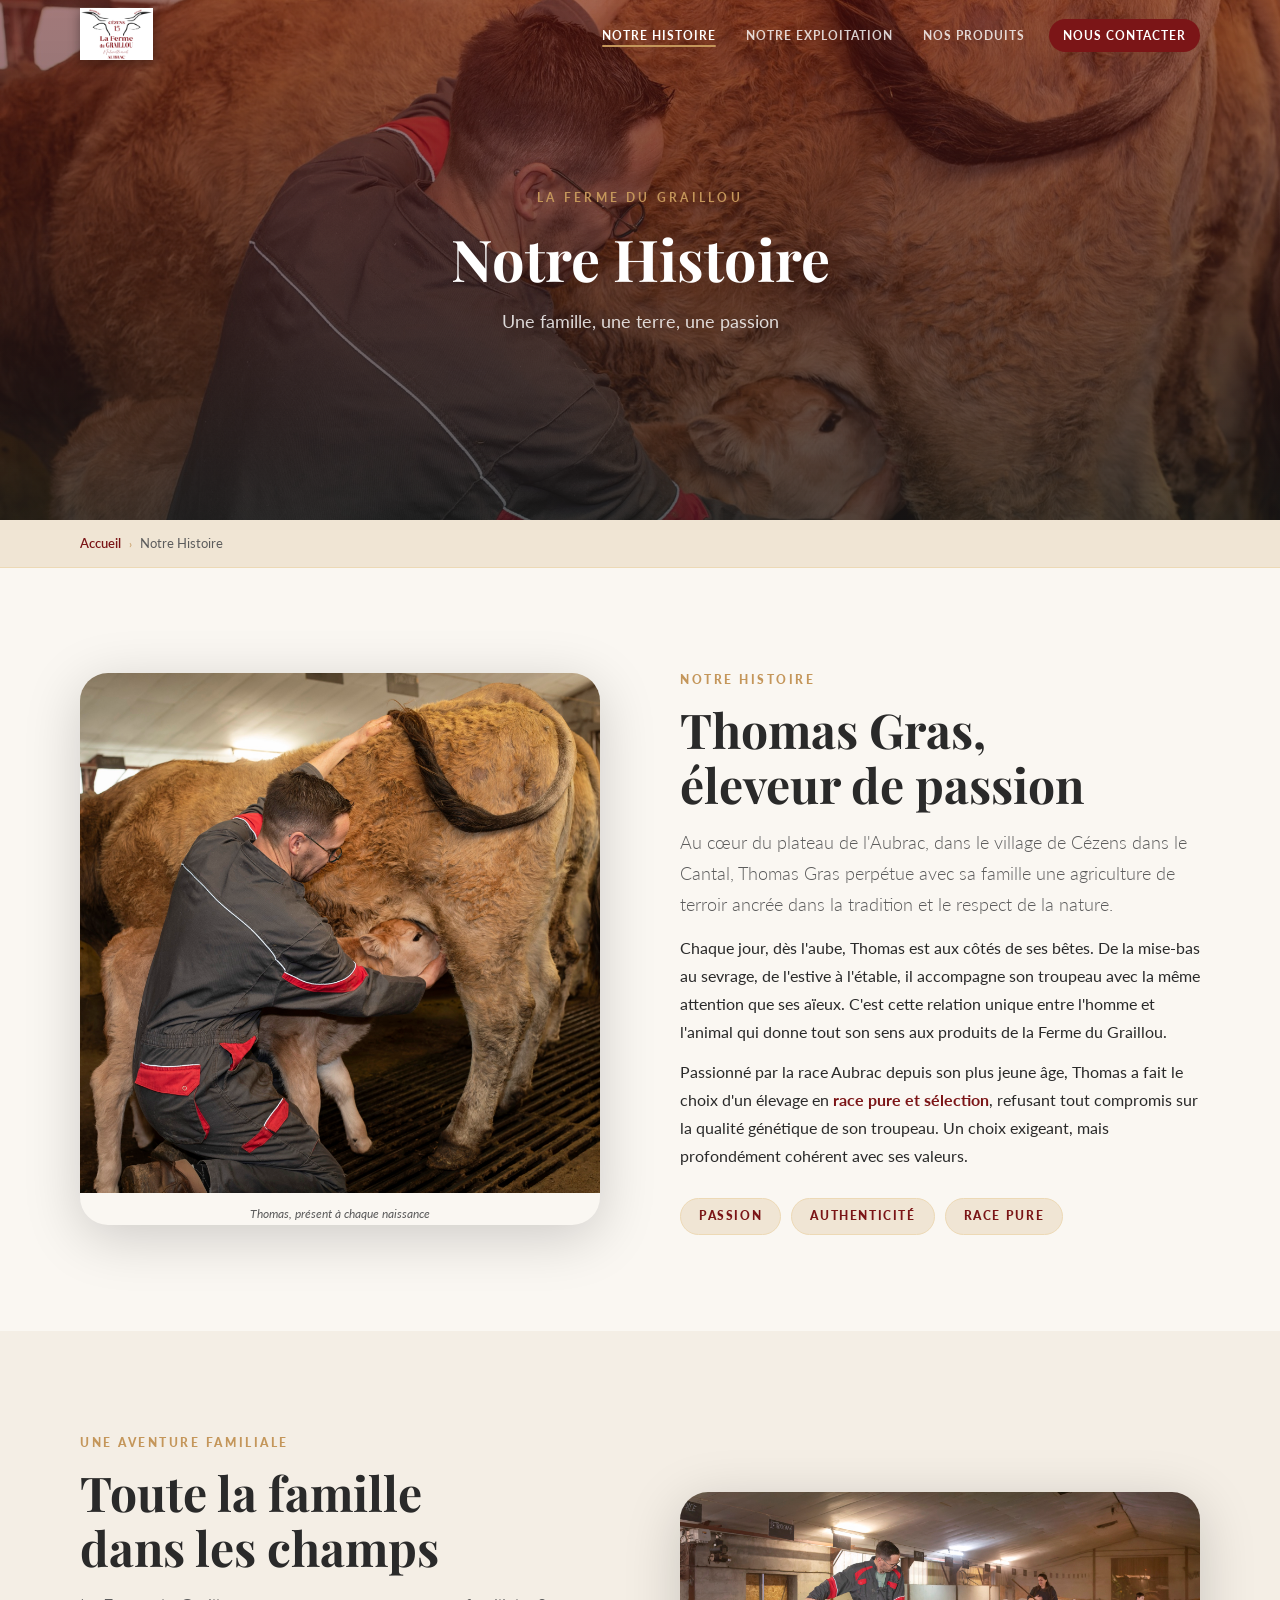
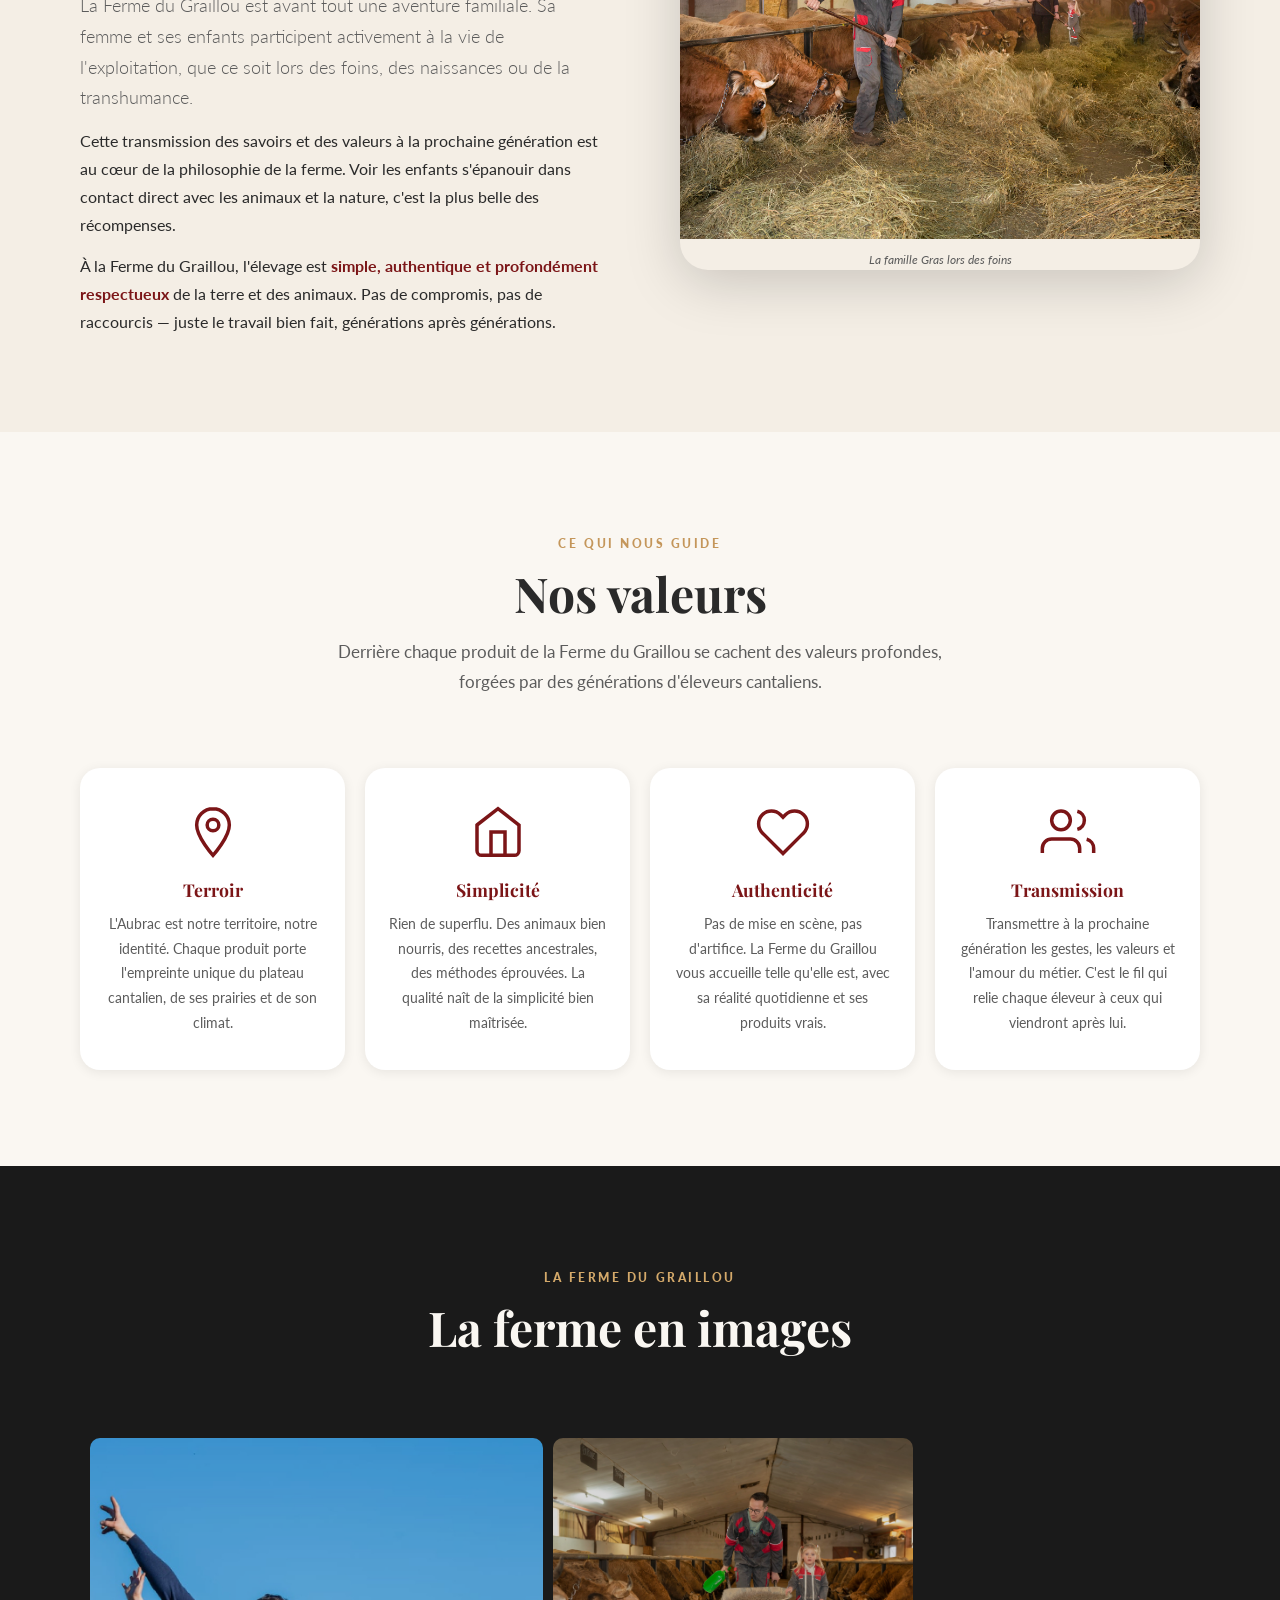
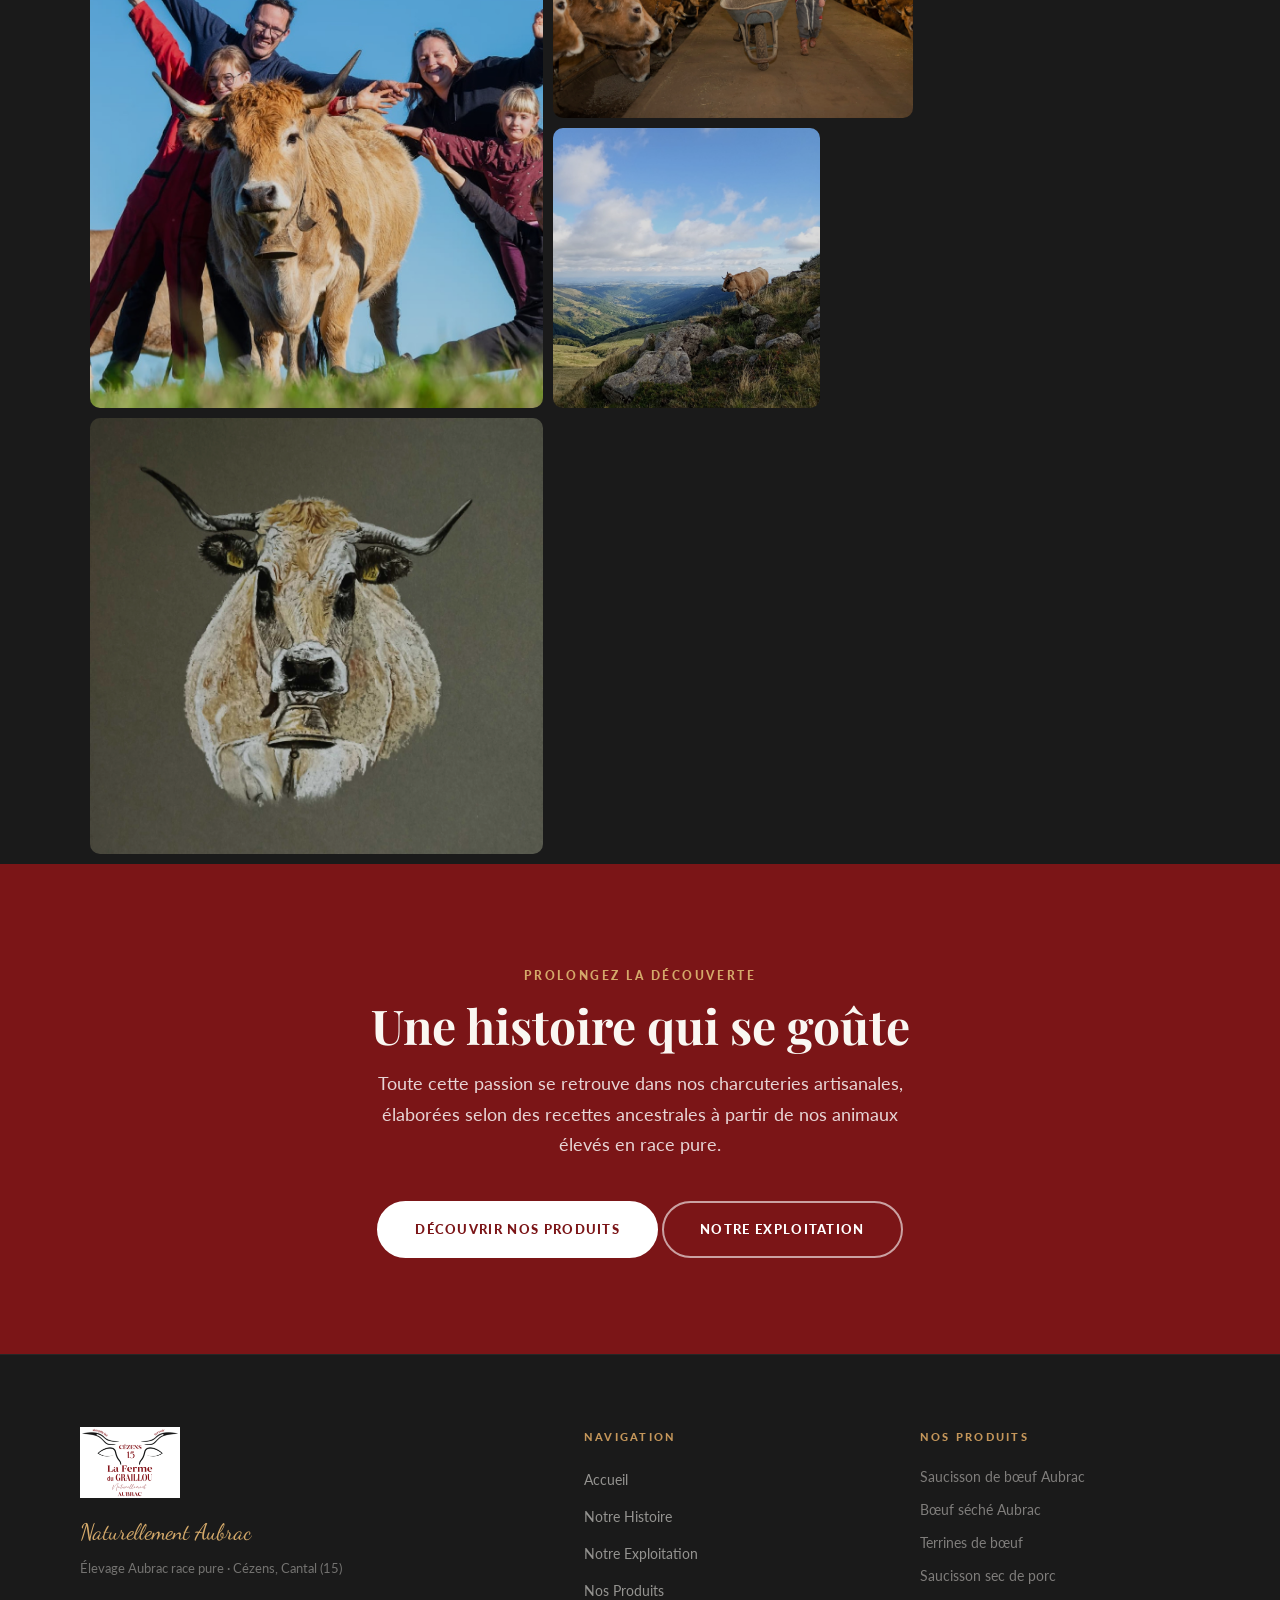
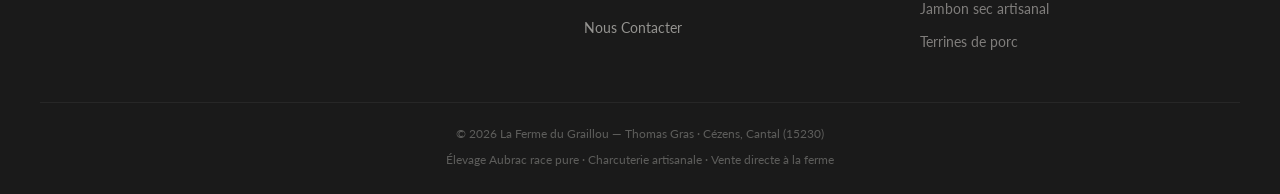
==== commit de8dbbd9: "modif" ====
--- a/histoire.html
+++ b/histoire.html
@@ -130,7 +130,7 @@
               Thomas Gras,<br>éleveur de passion
             </h2>
             <p class="lead-text" data-animate="fade-up" style="--anim-delay:160ms">
-              Au cœur du plateau de l'Aubrac, dans le village de Cézens au Cantal, Thomas Gras perpétue avec sa famille une agriculture de terroir ancrée dans la tradition et le respect de la nature.
+              Au cœur du plateau de l'Aubrac, dans le village de Cézens dans le Cantal, Thomas Gras perpétue avec sa famille une agriculture de terroir ancrée dans la tradition et le respect de la nature.
             </p>
             <p data-animate="fade-up" style="--anim-delay:200ms">
               Chaque jour, dès l'aube, Thomas est aux côtés de ses bêtes. De la mise-bas au sevrage, de l'estive à l'étable, il accompagne son troupeau avec la même attention que ses aïeux. C'est cette relation unique entre l'homme et l'animal qui donne tout son sens aux produits de la Ferme du Graillou.
